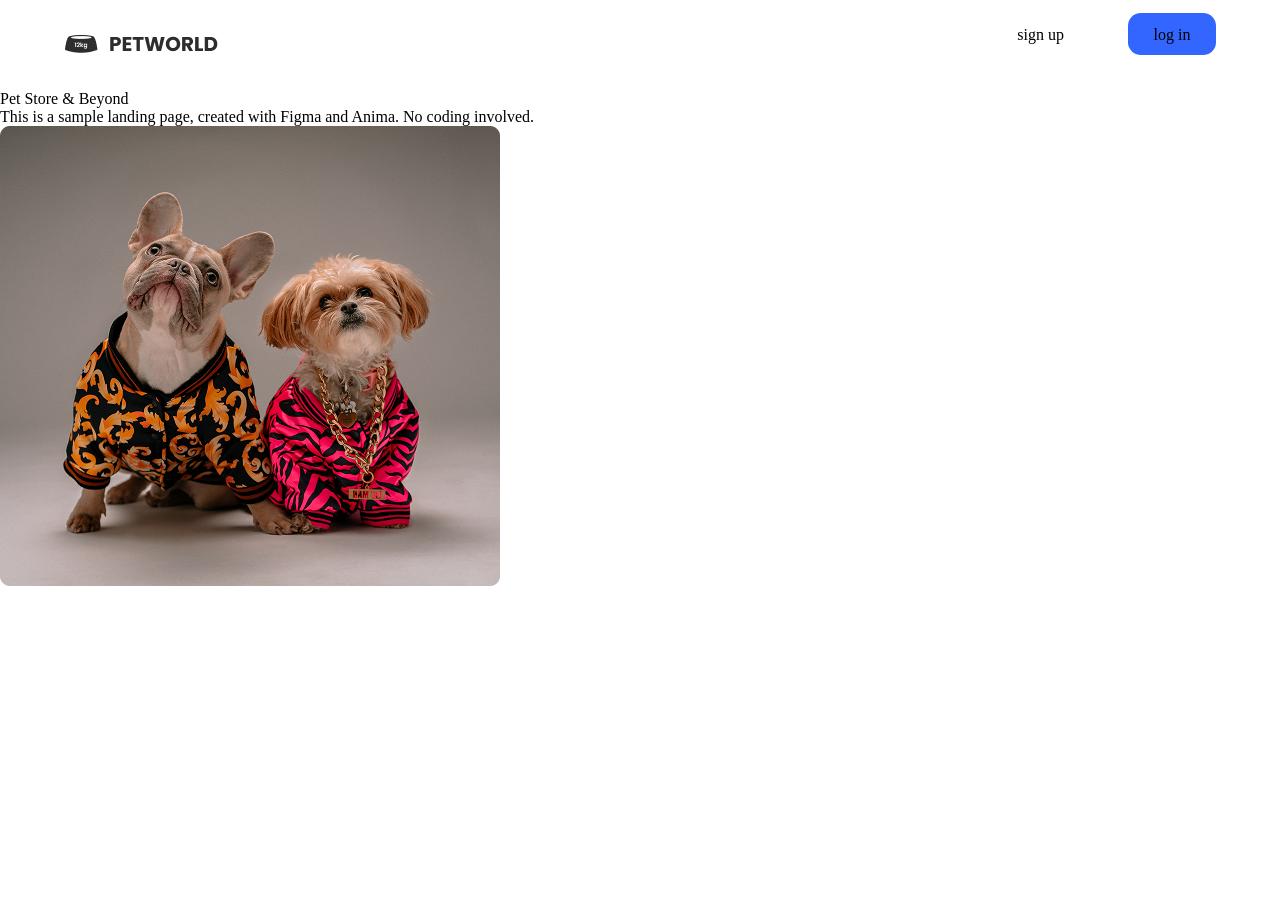
==== atv_petshop/index.html @ 41ba4df2 "atividade PesShop" ====
<!DOCTYPE html>
<html lang="pt-br">
<head>
    <meta charset="UTF-8">
    <meta name="viewport" content="width=device-width, initial-scale=1.0">
    <title>Atv_Petshop</title>
    <link rel="stylesheet" href="css/reset.css">
    <link rel="stylesheet" href="css/style.css">

</head>
<body>
    <header>
        <h1>
        <a href="index.html"></a><img src="img/Logo.png" alt="logo">
        </h1>
        <ul>
            <li>
                <a href="#"> sign up</a>
            </li>
            <li>
                <a href="#"> log in</a>
            </li>

        </ul>
    </header>
    <section class="banner"></section>
    <div>
        <h2>Pet Store & Beyond</h2>
        
        <p>This is a sample landing page, created with Figma and Anima. No coding involved.</p>
    </div>

    <div> 
        <img src="img/Image.png" alt="">
    </div>

    <footer>

    </footer>
</body>
</html>
---- atv_petshop/css/style.css ----
header{
    display: flex;
    justify-content:space-between;
    background-color: white;
    padding: 2vw 5vw;
    font-size: 1rem
}
header ul {
    display: flex;
    justify-content: space-between;
    gap: 5vw
    
    
}
header li:last-child a {
    background:  #3366FF;
    border-radius: 1vw;
    padding: 1vw 2vw;

}

section.banner{
    display: flex;
    justify-content: space-between;
    background: #F7F5FD;


}
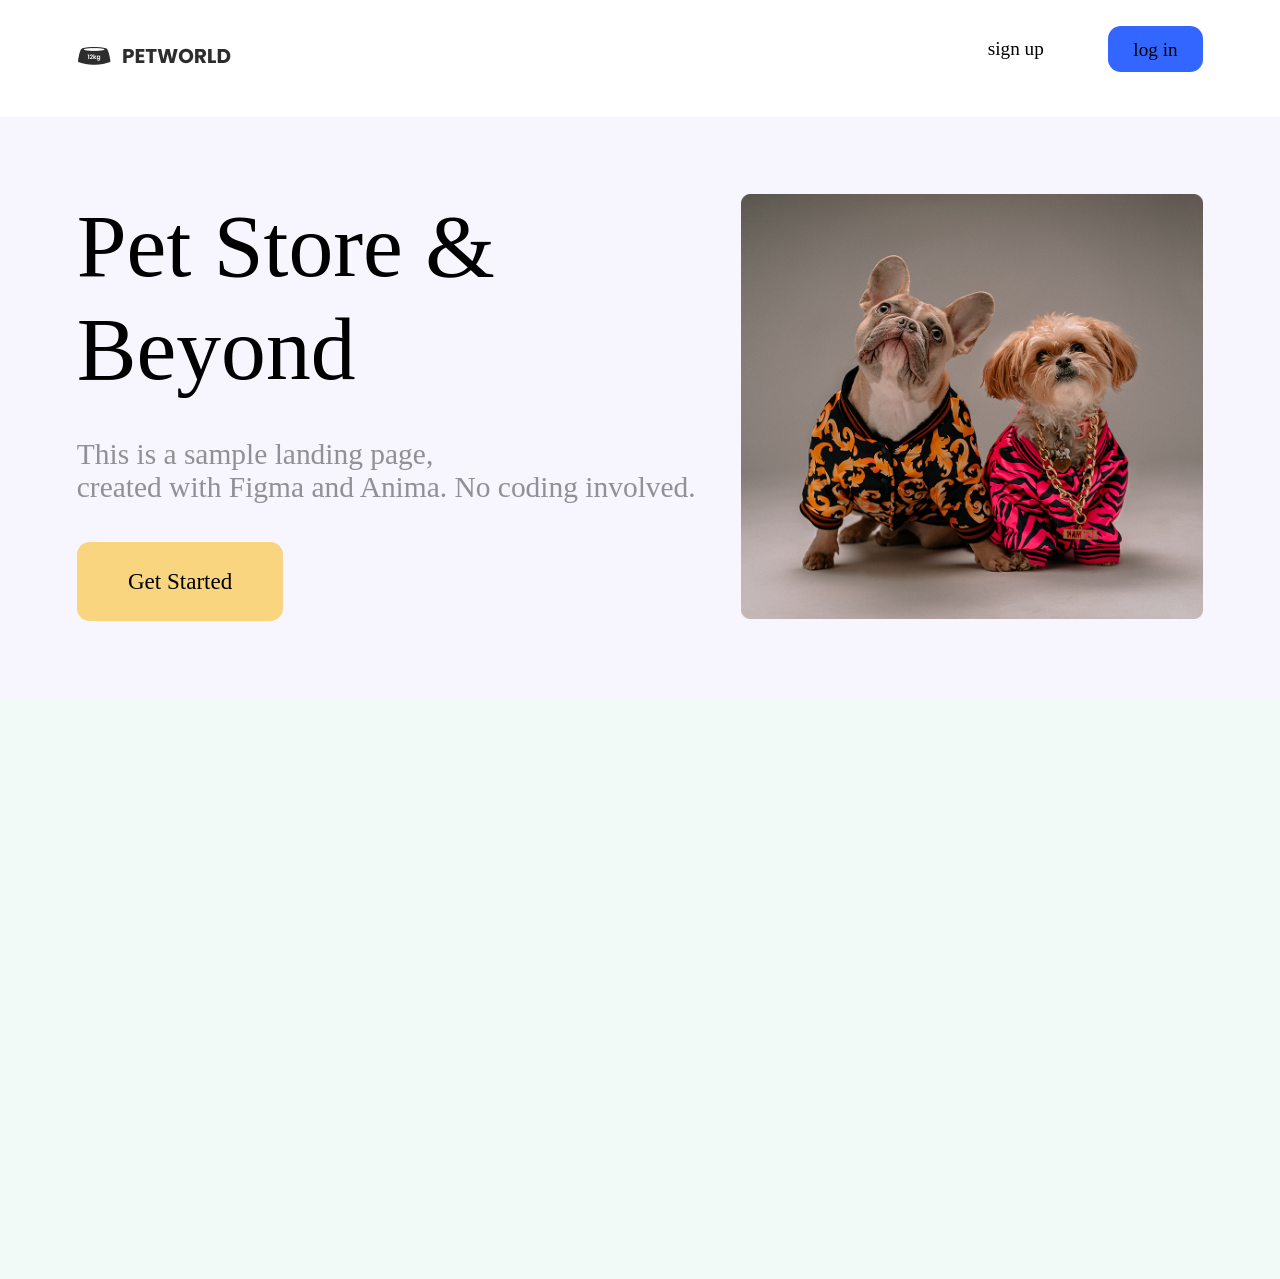
==== commit 099cc7de: "primera section finalizada" ====
--- a/atv_petshop/index.html
+++ b/atv_petshop/index.html
@@ -23,17 +23,28 @@
 
         </ul>
     </header>
-    <section class="banner"></section>
+    <main>
+    <section class="banner">
     <div>
-        <h2>Pet Store & Beyond</h2>
+        <h1>Pet Store & Beyond</h1>
         
-        <p>This is a sample landing page, created with Figma and Anima. No coding involved.</p>
+        <p>This is a sample landing page,<br> created with Figma and Anima. No coding involved.</p>
+        <button>Get Started</button>
     </div>
+    
+
 
     <div> 
-        <img src="img/Image.png" alt="">
+        <img src="img/Image.png" alt="img_dog">
     </div>
-
+    </section>
+    <section class="video">
+        <iframe width= "600" height="400" src="https://www.youtube.com/embed/6v4OgilckIc?si=M2KZeFVyUEvhbIoH" title="YouTube video player" frameborder="0" allow="accelerometer; autoplay; clipboard-write; encrypted-media; gyroscope; picture-in-picture; web-share" referrerpolicy="strict-origin-when-cross-origin" allowfullscreen></iframe>
+    </section>
+    <section class="logos">
+        
+    </section>
+    </main>
     <footer>
 
     </footer>
--- a/atv_petshop/css/style.css
+++ b/atv_petshop/css/style.css
@@ -2,8 +2,8 @@
     display: flex;
     justify-content:space-between;
     background-color: white;
-    padding: 2vw 5vw;
-    font-size: 1rem
+    padding: 3vw 6vw;
+    font-size: 1.2rem
 }
 header ul {
     display: flex;
@@ -18,12 +18,52 @@
     padding: 1vw 2vw;
 
 }
-
+header li:last-child a:hover {
+    background:  #4f7bff
+}
+/*section*/
 section.banner{
     display: flex;
     justify-content: space-between;
     background: #F7F5FD;
+    padding: 6vw;
 
 
 }
 
+
+section.banner h1 {
+    padding: 0vw;
+    font-size: 7vw;
+}
+
+section.banner p{
+    padding: 3vw 0vw;
+    font-size: 2.3vw;
+    color: #2D2D2D;
+    opacity: 50%;
+}
+
+section.banner button{
+    padding: 2vw 4vw;
+    background: #F8D57E;
+    border-radius: 1vw;
+    font-size: 1.8vw;
+}
+section.banner button:hover{
+    background: #fade98;
+}
+
+
+section.banner button:active {
+  transform: scale(1.1); 
+}
+/*section video*/
+section.video{
+    display: flex;
+    justify-content: center;
+    padding: 7vw;
+    background: #F2FAF8;
+}
+
+
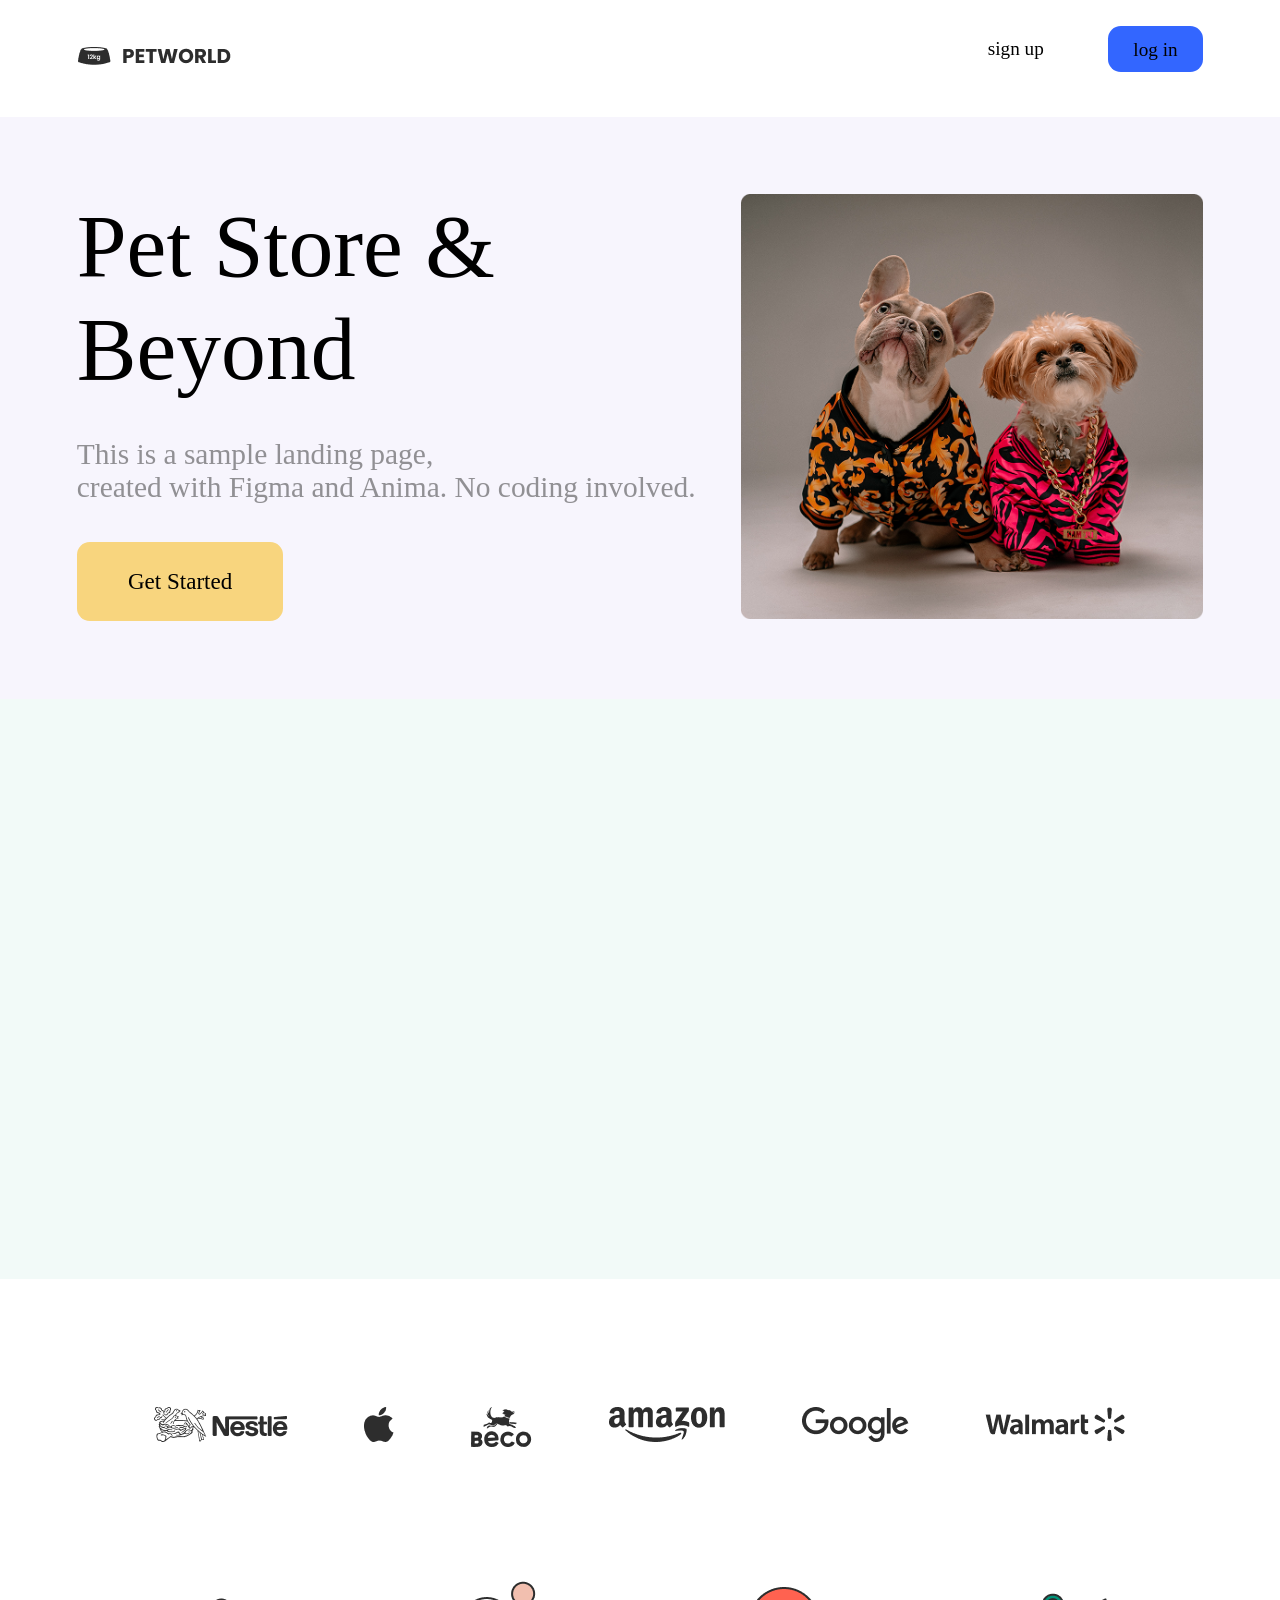
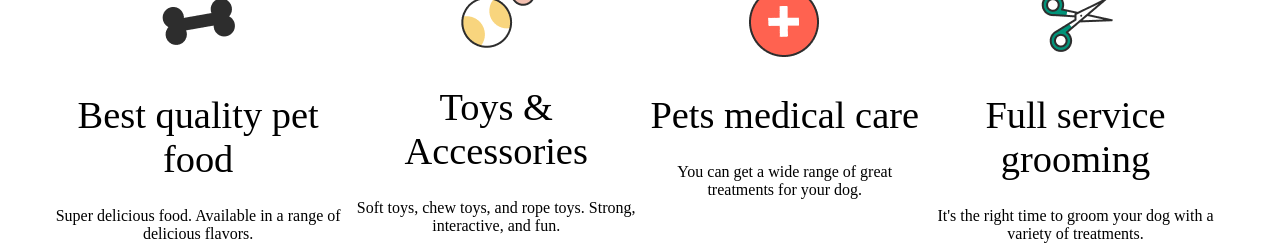
==== commit 7485000d: "segunda section completa" ====
--- a/atv_petshop/index.html
+++ b/atv_petshop/index.html
@@ -1,5 +1,6 @@
 <!DOCTYPE html>
 <html lang="pt-br">
+
 <head>
     <meta charset="UTF-8">
     <meta name="viewport" content="width=device-width, initial-scale=1.0">
@@ -8,10 +9,11 @@
     <link rel="stylesheet" href="css/style.css">
 
 </head>
+
 <body>
     <header>
         <h1>
-        <a href="index.html"></a><img src="img/Logo.png" alt="logo">
+            <a href="index.html"></a><img src="img/Logo.png" alt="logo">
         </h1>
         <ul>
             <li>
@@ -24,29 +26,77 @@
         </ul>
     </header>
     <main>
-    <section class="banner">
-    <div>
-        <h1>Pet Store & Beyond</h1>
-        
-        <p>This is a sample landing page,<br> created with Figma and Anima. No coding involved.</p>
-        <button>Get Started</button>
-    </div>
-    
+        <section class="banner">
+            <div>
+                <h1>Pet Store & Beyond</h1>
+
+                <p>This is a sample landing page,<br> created with Figma and Anima. No coding involved.</p>
+                <button>Get Started</button>
+            </div>
 
 
-    <div> 
-        <img src="img/Image.png" alt="img_dog">
-    </div>
-    </section>
-    <section class="video">
-        <iframe width= "600" height="400" src="https://www.youtube.com/embed/6v4OgilckIc?si=M2KZeFVyUEvhbIoH" title="YouTube video player" frameborder="0" allow="accelerometer; autoplay; clipboard-write; encrypted-media; gyroscope; picture-in-picture; web-share" referrerpolicy="strict-origin-when-cross-origin" allowfullscreen></iframe>
-    </section>
-    <section class="logos">
-        
-    </section>
+
+            <div>
+                <img src="img/Image.png" alt="img_dog">
+            </div>
+        </section>
+        <section class="video">
+            <iframe width="600" height="400" src="https://www.youtube.com/embed/6v4OgilckIc?si=M2KZeFVyUEvhbIoH"
+                title="YouTube video player" frameborder="0"
+                allow="accelerometer; autoplay; clipboard-write; encrypted-media; gyroscope; picture-in-picture; web-share"
+                referrerpolicy="strict-origin-when-cross-origin" allowfullscreen></iframe>
+        </section>
+        <section class="logos">
+            <ul>
+                <li><a href="https://www.nestle.com.br/" target="_blank"><img src="img/Nestle.png" alt="Nestle"></a>
+                </li>
+
+                <li><a href="https://www.apple.com/br/" target="_blank"><img src="img/Apple.png" alt="Apple" ></a></li>
+
+                <li><a href="https://www.becopets.com/" target="_blank"><img src="img/Beco.png" alt="Beco"></a></li>
+
+                <li><a href="https://www.amazon.com.br/" target="_blank"><img src="img/Amazon.png" alt="Amazon"></a></li>
+
+                <li><a href="https://www.google.com" target="_blank"><img src="img/Google.png" alt="google"></a></li>
+
+                <li><a href="https://www.walmart.com/"target="_blank" ><img src="img/Walmart.png" alt="Walmart"></a></li>
+            </ul>
+        </section>
+        <section class="qualidades">
+            <ul>
+                <li>
+                    <img src="img/Pet food icon.png" alt="pet_food">
+
+                    <h3>Best quality pet food</h3>
+                    <p>Super delicious food. Available in a range of delicious flavors.</p>
+                </li>
+
+                <li>
+                    <img src="img/Illustration.png" alt="bola_tenis">
+                    <h3>Toys & Accessories</h3>
+                    <p>Soft toys, chew toys, and rope toys. Strong, interactive, and fun.</p>
+                </li>
+
+                <li>
+                    <img src="img/Medical icon.png" alt="Medical">
+                    <h3>Pets medical care</h3>
+                    <p>You can get a wide range of great treatments for your dog.</p>
+
+                </li>
+
+                <li>
+                    <img src="img/Grooming icon.png" alt="Grooming">
+                    <h3>Full service grooming</h3>
+                    <p>It's the right time to groom your dog with a variety of treatments.</p>
+                </li>
+
+            </ul>
+
+        </section>
     </main>
     <footer>
 
     </footer>
 </body>
+
 </html>
--- a/atv_petshop/css/style.css
+++ b/atv_petshop/css/style.css
@@ -66,4 +66,23 @@
     background: #F2FAF8;
 }
 
+section.logos ul{
+    display:flex;
+    justify-content: space-between;
+    gap: 0vw 3.5vw;
+    padding: 10vw 12vw;
+}
+section.logos ul li:hover{
+transform: scale(1.3);
+}
 
+/*qualidades*/
+section.qualidades ul{
+    display: flex;
+    text-align: center;
+    padding: 0vw 4vw;
+}
+section.qualidades ul li h3{
+    font-size: 3vw;
+    padding: 2vw 0vw;
+}
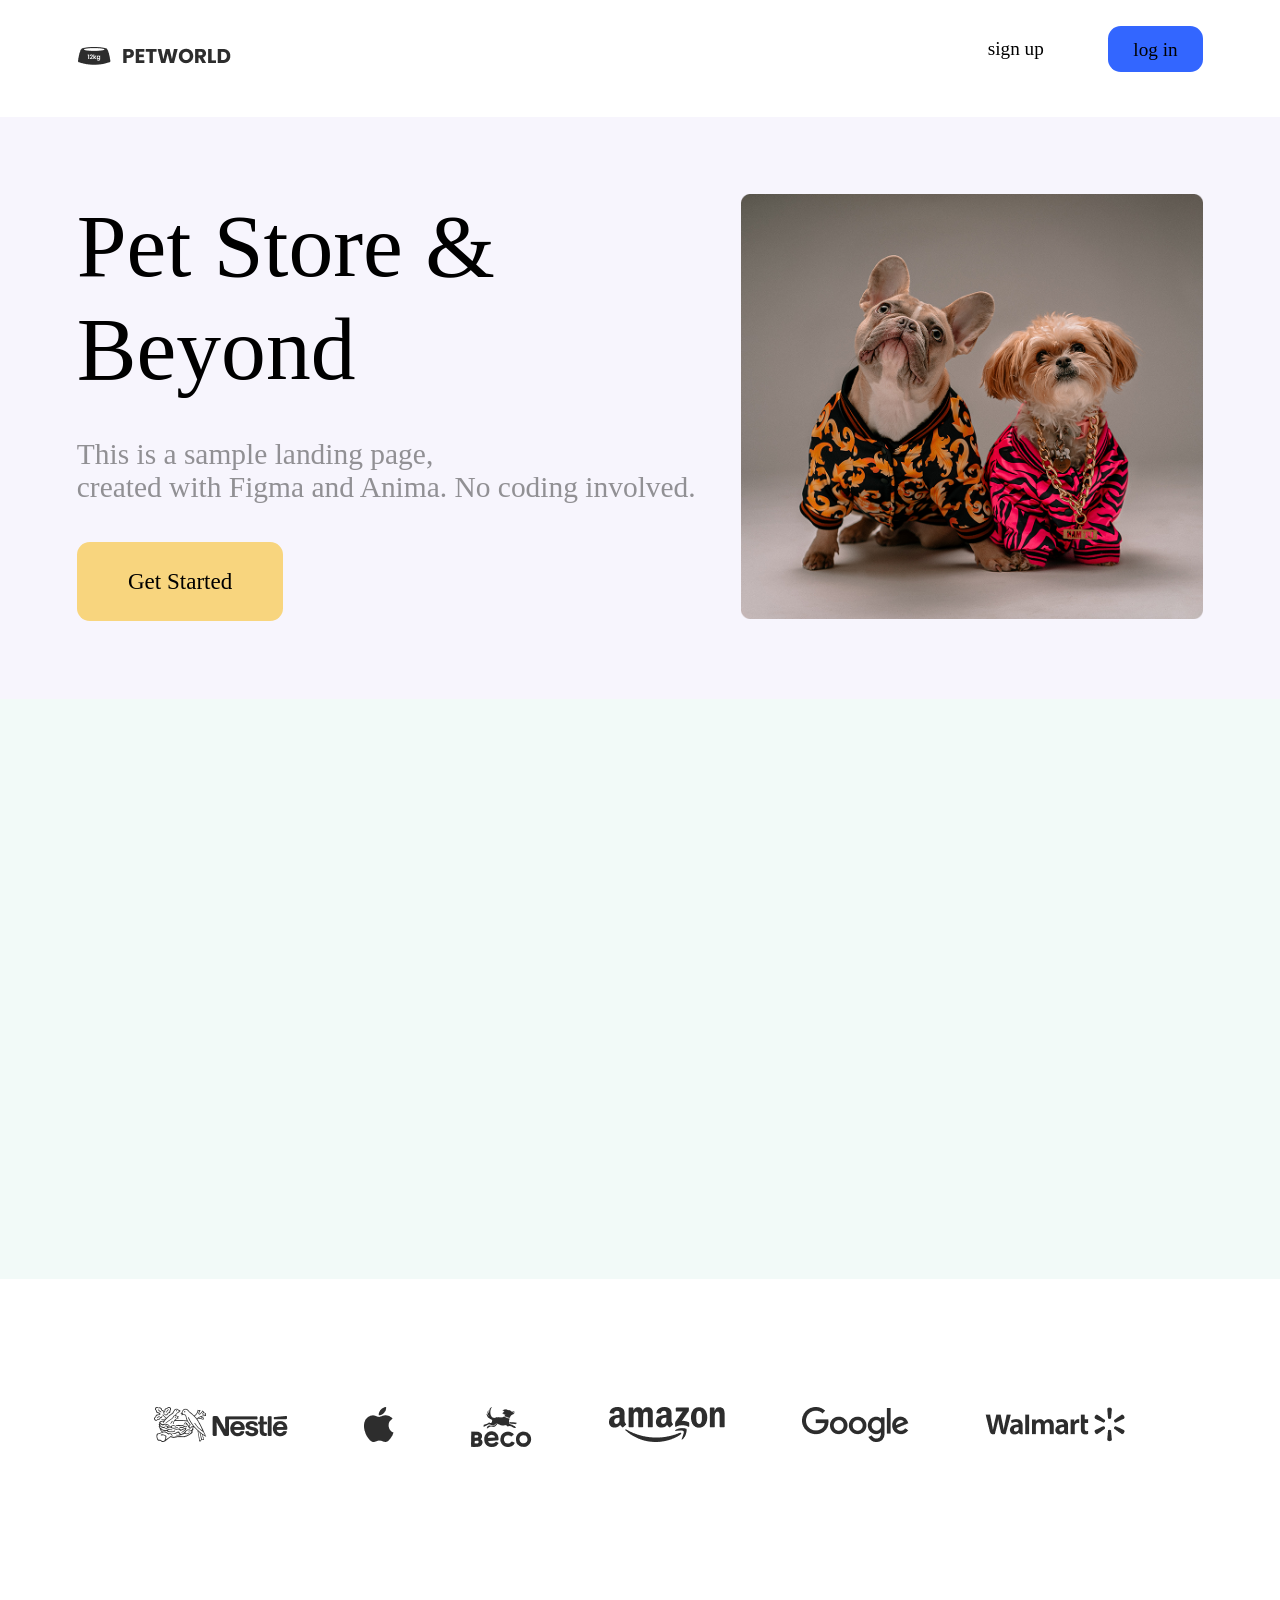
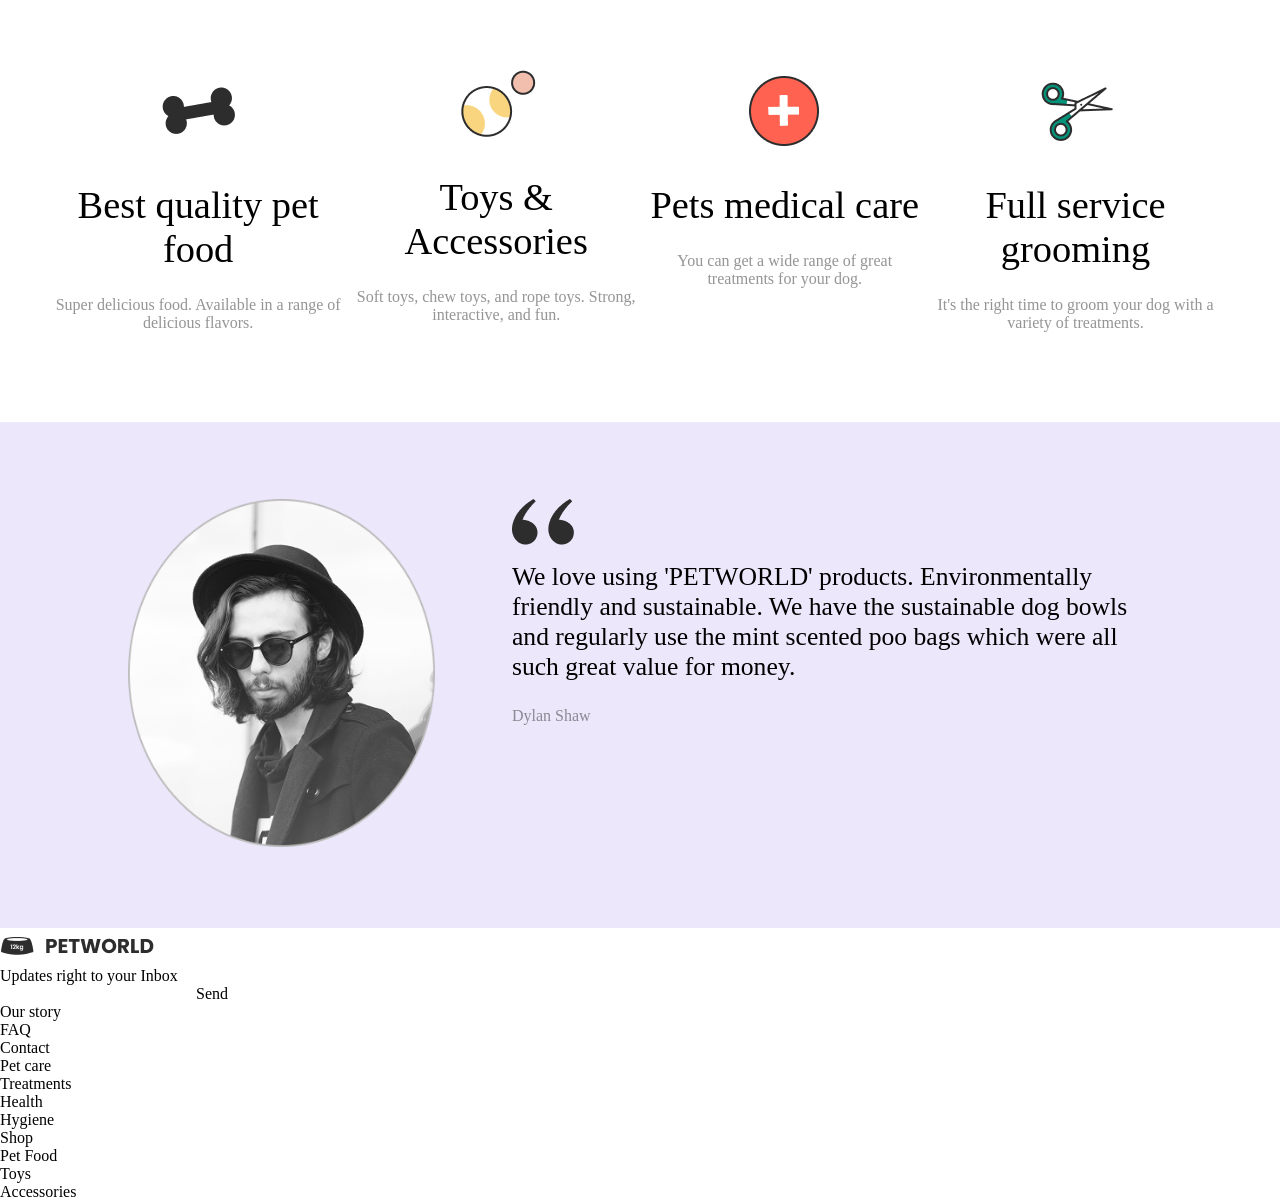
==== commit 353d98f7: "terminando a ultima section" ====
--- a/atv_petshop/index.html
+++ b/atv_petshop/index.html
@@ -93,6 +93,61 @@
             </ul>
 
         </section>
+
+        <section class="dylan">
+        <div>
+            <img src="img/Image (Desktop).png" alt="dylan">
+        </div>
+        <div>
+            <img src="img/Quote icon.png" alt="">
+
+            <p>We love using 'PETWORLD' products.  
+            Environmentally friendly and sustainable. 
+            We have the sustainable dog bowls and regularly 
+            use the mint scented poo bags which were all 
+            such great value for money.</p>
+            <h2>Dylan Shaw</h2>
+        </div>
+        </section>
+
+        <section class="FAQ">
+            <div>
+                <img src="img/Logo.png" alt="logo">
+
+                <p>Updates right to your Inbox</p>
+
+                <form action="#">
+                    <input type="Email Address">
+                    <button>Send</button>
+                </form>
+            </div>
+
+            <div>
+                <ul>
+                    <li>
+                        <h2>Our story</h2>
+                        <p>FAQ</p>
+                        <p>Contact</p>
+                    </li>
+                    
+                    <li>
+                        <h2>Pet care</h2>
+                        <p>Treatments</p>
+                        <p>Health</p>
+                        <p>Hygiene </p>
+                    </li>
+                    <li>
+                        <h2>Shop</h2>
+                        <p>Pet Food</p>
+                        <p>Toys</p>
+                        <p>Accessories</p>
+                    </li>
+                </ul>
+            </div>
+
+
+        </section>
+
     </main>
     <footer>
 
--- a/atv_petshop/css/style.css
+++ b/atv_petshop/css/style.css
@@ -80,9 +80,43 @@
 section.qualidades ul{
     display: flex;
     text-align: center;
-    padding: 0vw 4vw;
+    padding: 7vw 4vw;
 }
 section.qualidades ul li h3{
     font-size: 3vw;
     padding: 2vw 0vw;
 }
+
+section.qualidades ul li p{
+    text-align: center  ;
+    color: #2D2D2D;
+    opacity: 50%
+    
+}
+/*dylan*/
+section.dylan  {
+    display: flex;
+    justify-content: space-between;
+    background:#ECE7FB ;
+    padding: 6vw 7vw;
+}
+
+section.dylan div p {
+    padding:1vw 3vw;
+    
+}
+section.dylan div h2 {
+    padding:1vw 3vw;
+    opacity: 50%;
+    color: #2D2D2D;
+}
+section.dylan div img {
+    max-width: 30vw;
+}
+section.dylan div p{
+    font-size: 2vw
+}
+section.dylan img {
+    padding: 0vw 3vw;
+    
+}
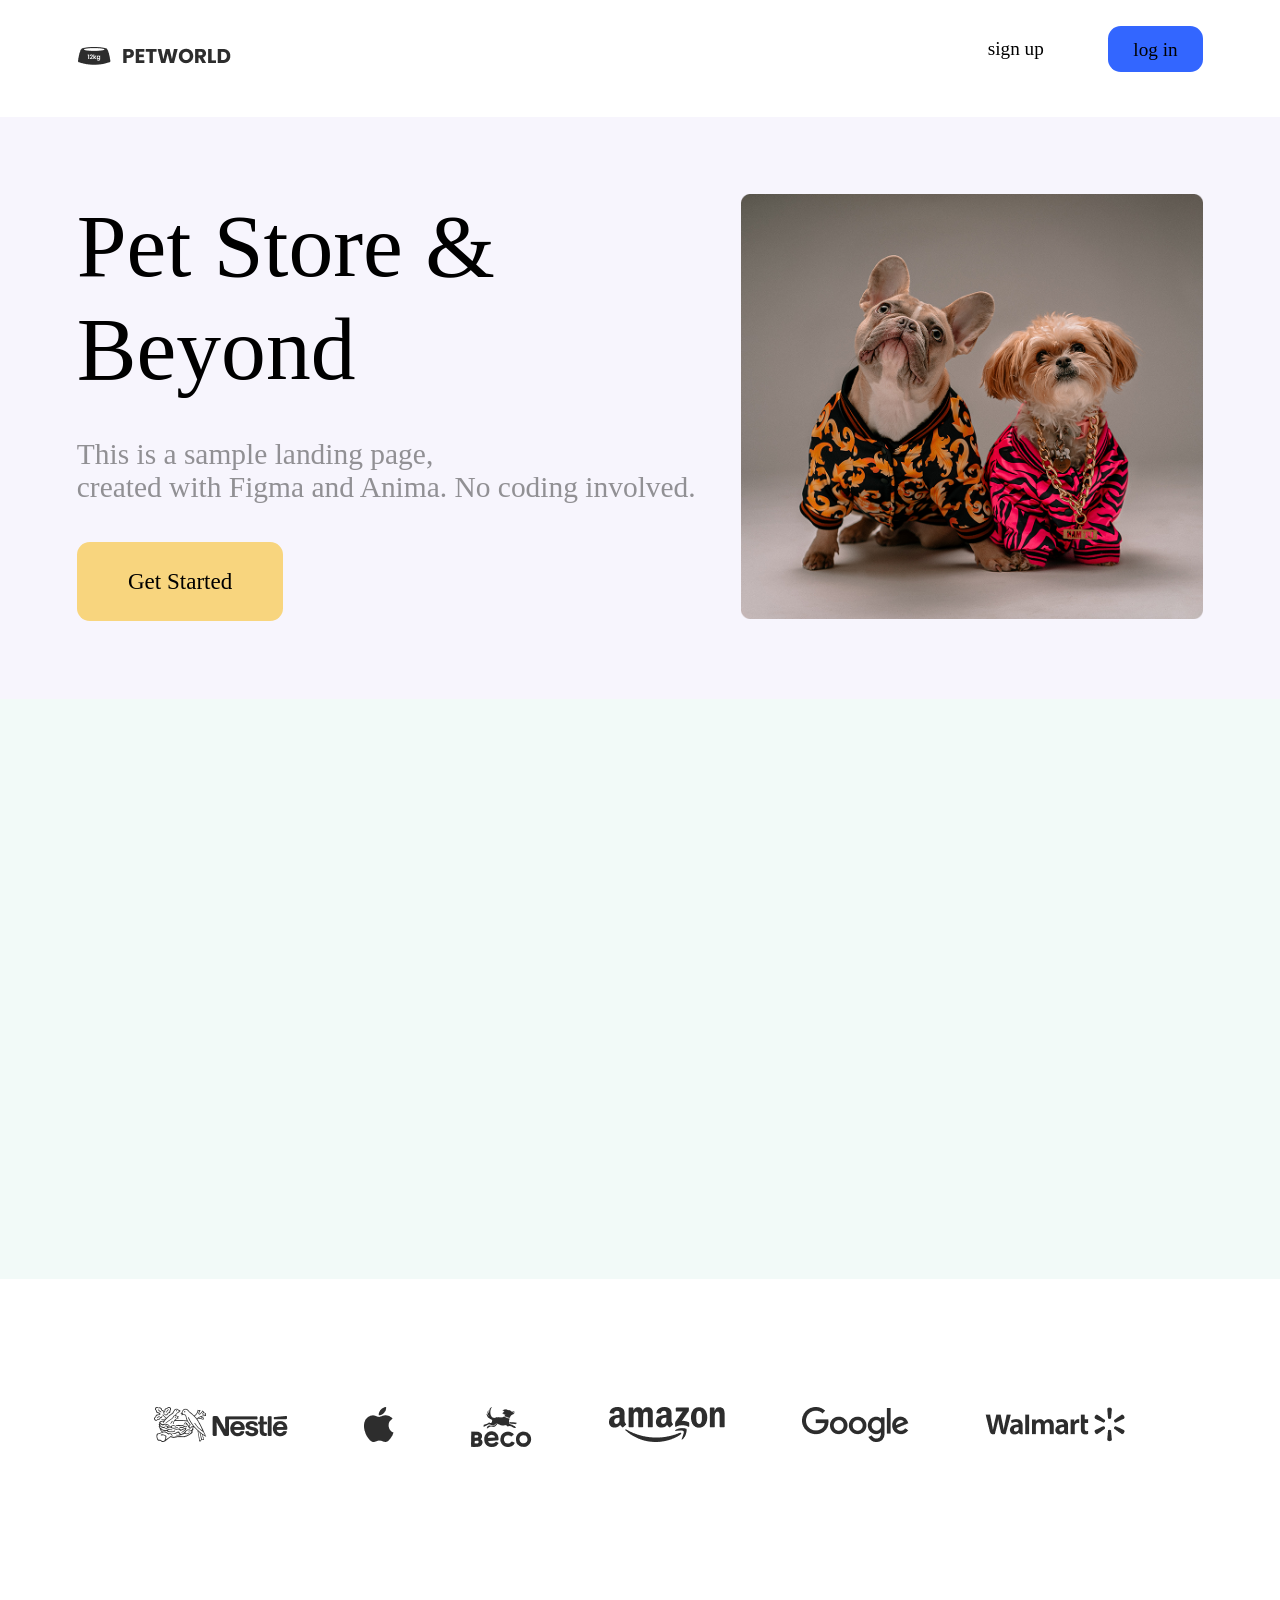
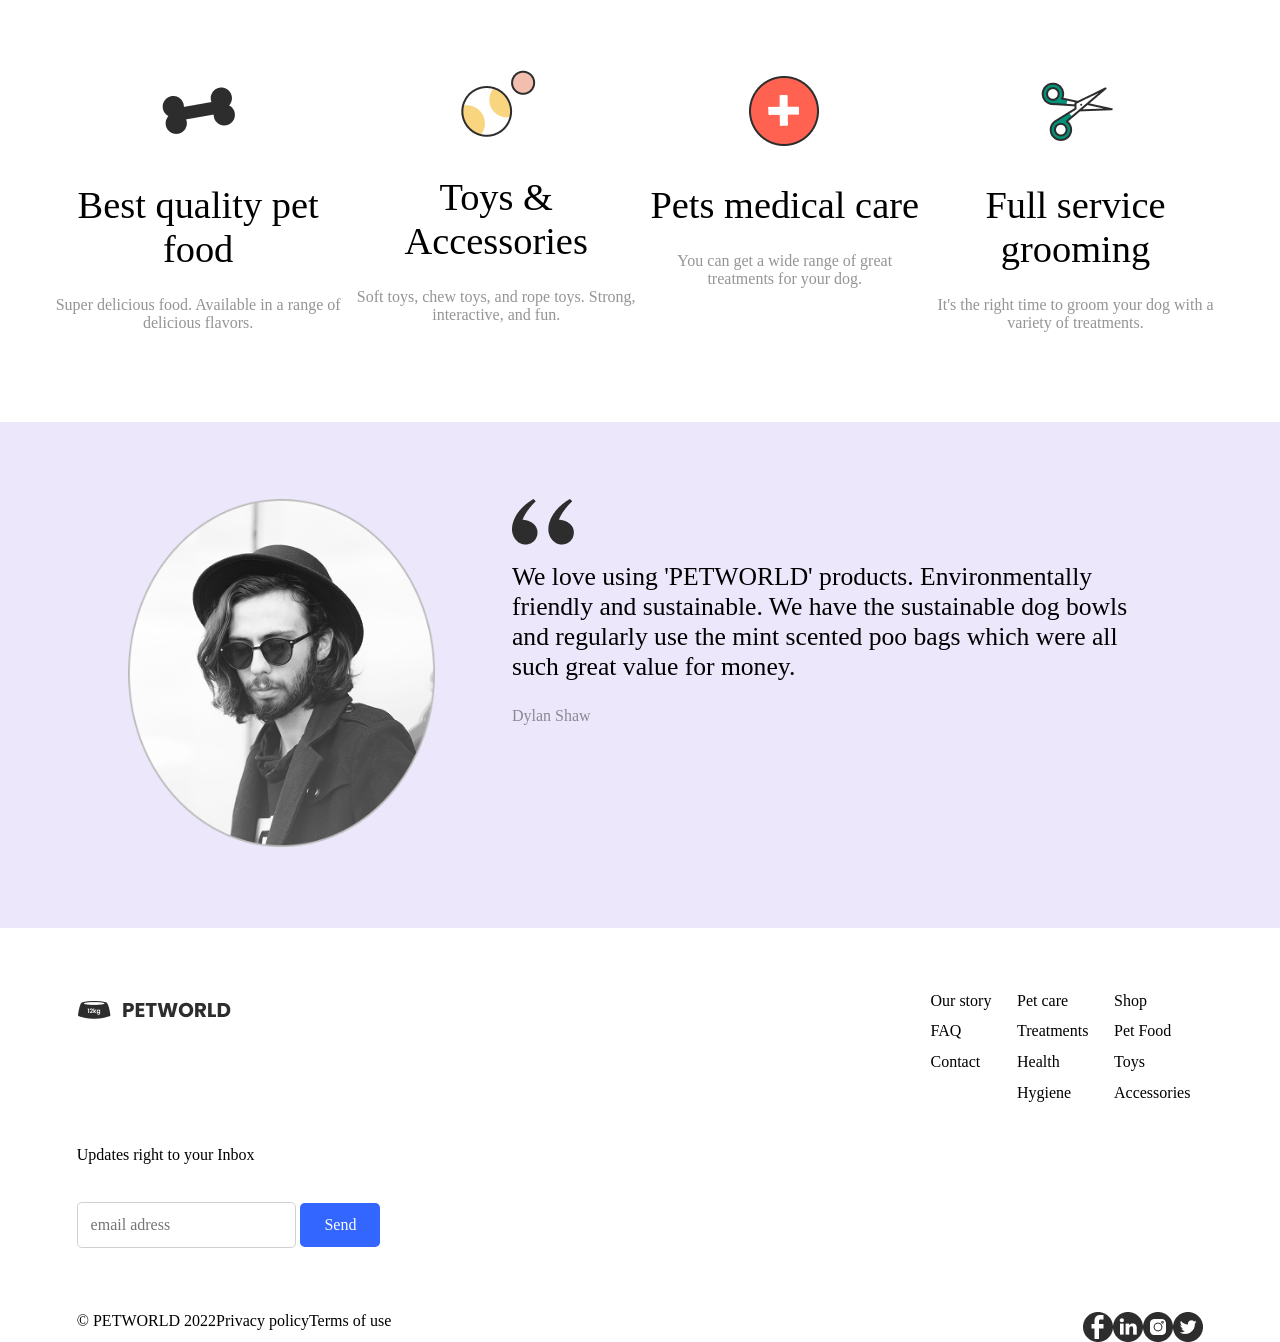
==== commit f5f0e3a5: "commit final" ====
--- a/atv_petshop/index.html
+++ b/atv_petshop/index.html
@@ -110,14 +110,14 @@
         </div>
         </section>
 
-        <section class="FAQ">
+        <section class="faq">
             <div>
                 <img src="img/Logo.png" alt="logo">
-
+                <p></p>
                 <p>Updates right to your Inbox</p>
 
                 <form action="#">
-                    <input type="Email Address">
+                    <input type="email" placeholder="email adress">
                     <button>Send</button>
                 </form>
             </div>
@@ -145,12 +145,26 @@
                 </ul>
             </div>
 
+        
+
 
         </section>
 
     </main>
     <footer>
 
+            <div>
+            
+              <p>© PETWORLD 2022</p>
+              <p>Privacy policy</p>
+              <p>Terms of use</p>
+            </div>
+            <div>
+              <img src="img/Facebook.png" alt="facebook">
+              <img src="img/Linkedin.png" alt="Linkedin">
+              <img src="img/Instagram.png" alt="Instagram">
+              <img src="img/Twitter.png" alt="Twitter">
+            </div>
     </footer>
 </body>
 
--- a/atv_petshop/css/style.css
+++ b/atv_petshop/css/style.css
@@ -119,4 +119,54 @@
 section.dylan img {
     padding: 0vw 3vw;
     
+}
+/*faq*/
+section.faq  {
+    display: flex;
+    justify-content: space-between;
+}
+section.faq div{
+    padding:5vw 6vw;
+}
+
+section.faq div:first-child p {
+    padding: 3vw 0vw ;
+}
+section.faq div form input{
+    
+    padding: 0.8rem;
+    border-radius: 0.3rem;
+    border: solid 1px;
+    border-color: #D0D0D0;
+
+}
+section.faq div button{
+    background: #3366FF;
+    padding: 0.8rem 1.5rem;
+    border-radius: 0.3rem;
+    color: #fdfdfd;
+}
+
+section.faq div ul {
+    display:flex;
+    justify-content: space-between;
+    align-items: flex-start;
+    
+    
+}
+section.faq div ul li {
+    display: flex;
+    flex-direction: column;
+    float: right;
+    padding: 0vw 1vw;
+    gap: 1vw;
+}
+/*rodape*/
+footer {
+    display: flex;
+    justify-content: space-between;
+    padding: 0vw 6vw ;
+}
+footer div {
+    display: flex;  
 }
